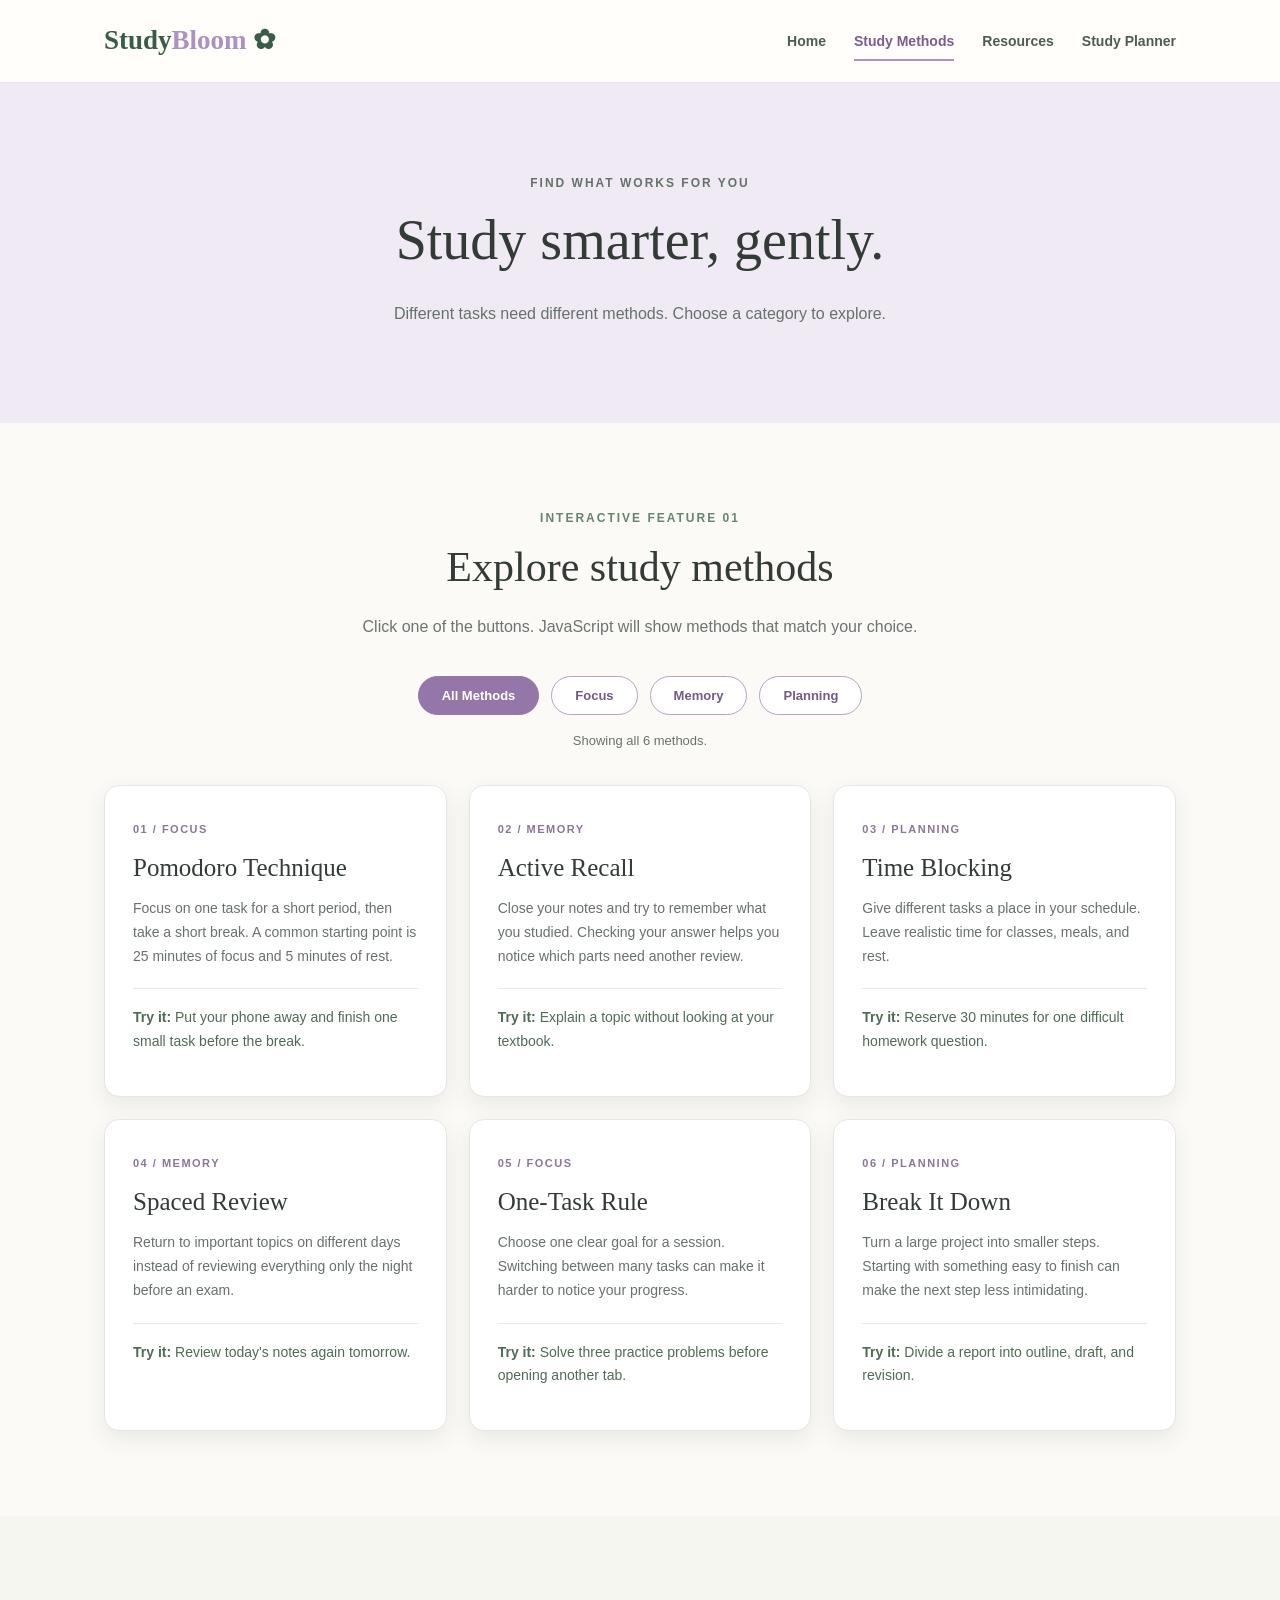
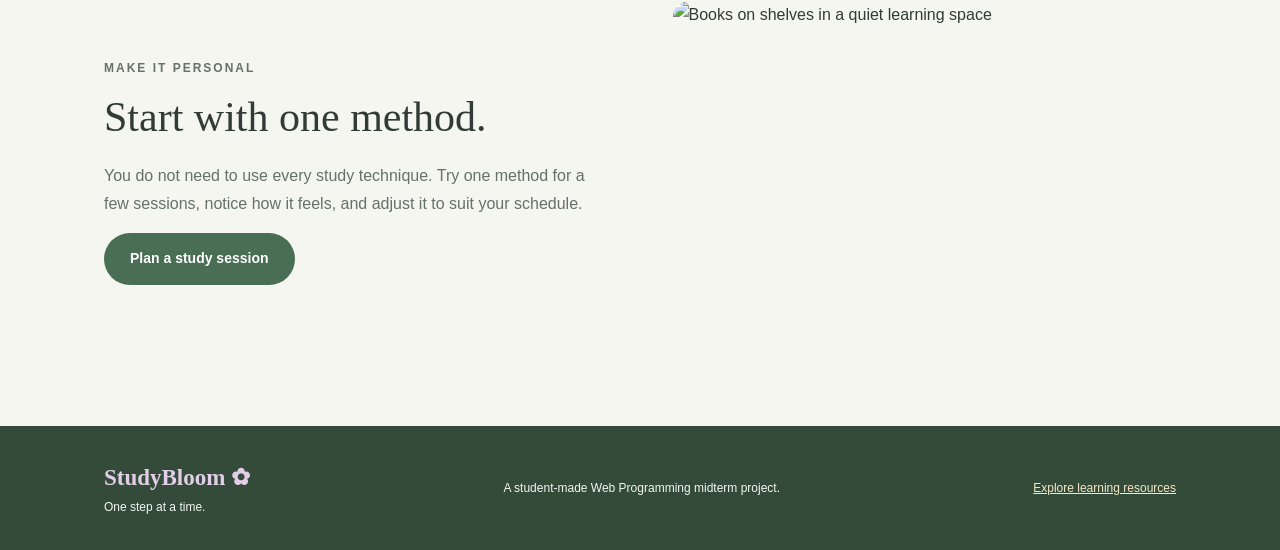
==== methods.html @ dbadfb62 "Add files via upload" ====
<!DOCTYPE html>
<head>
    <title>StudyBloom | Study Methods</title>
    <link rel="stylesheet" href="style.css">
</head>
<body>
    <header class="site-header">
        <div class="container header-content">
            <a class="logo" href="index.html">Study<span>Bloom</span> ✿</a>

            <nav>
                <ul class="nav-list">
                    <li><a href="index.html">Home</a></li>
                    <li><a class="current" href="methods.html">Study Methods</a></li>
                    <li><a href="resources.html">Resources</a></li>
                    <li><a href="planner.html">Study Planner</a></li>
                </ul>
            </nav>
        </div>
    </header>

    <main>
        <section class="page-banner lavender-banner">
            <div class="container center">
                <p class="small-label">FIND WHAT WORKS FOR YOU</p>
                <h1>Study smarter, gently.</h1>
                <p>Different tasks need different methods. Choose a category to explore.</p>
            </div>
        </section>

        <section class="section container">
            <p class="small-label center">INTERACTIVE FEATURE 01</p>
            <h2 class="center">Explore study methods</h2>
            <p class="center section-description">Click one of the buttons. JavaScript will show methods that match your choice.</p>

            <div class="filter-buttons">
                <button class="filter-button active" onclick="filterMethods('all', this)">All Methods</button>
                <button class="filter-button" onclick="filterMethods('focus', this)">Focus</button>
                <button class="filter-button" onclick="filterMethods('memory', this)">Memory</button>
                <button class="filter-button" onclick="filterMethods('planning', this)">Planning</button>
            </div>

            <p class="filter-result" id="filter-result">Showing all 6 methods.</p>

            <div class="method-grid">
                <div class="method-card focus">
                    <span class="method-number">01 / FOCUS</span>
                    <h3>Pomodoro Technique</h3>
                    <p>Focus on one task for a short period, then take a short break. A common starting point is 25 minutes of focus and 5 minutes of rest.</p>
                    <p class="method-example"><strong>Try it:</strong> Put your phone away and finish one small task before the break.</p>
                </div>

                <div class="method-card memory">
                    <span class="method-number">02 / MEMORY</span>
                    <h3>Active Recall</h3>
                    <p>Close your notes and try to remember what you studied. Checking your answer helps you notice which parts need another review.</p>
                    <p class="method-example"><strong>Try it:</strong> Explain a topic without looking at your textbook.</p>
                </div>

                <div class="method-card planning">
                    <span class="method-number">03 / PLANNING</span>
                    <h3>Time Blocking</h3>
                    <p>Give different tasks a place in your schedule. Leave realistic time for classes, meals, and rest.</p>
                    <p class="method-example"><strong>Try it:</strong> Reserve 30 minutes for one difficult homework question.</p>
                </div>

                <div class="method-card memory">
                    <span class="method-number">04 / MEMORY</span>
                    <h3>Spaced Review</h3>
                    <p>Return to important topics on different days instead of reviewing everything only the night before an exam.</p>
                    <p class="method-example"><strong>Try it:</strong> Review today's notes again tomorrow.</p>
                </div>

                <div class="method-card focus">
                    <span class="method-number">05 / FOCUS</span>
                    <h3>One-Task Rule</h3>
                    <p>Choose one clear goal for a session. Switching between many tasks can make it harder to notice your progress.</p>
                    <p class="method-example"><strong>Try it:</strong> Solve three practice problems before opening another tab.</p>
                </div>

                <div class="method-card planning">
                    <span class="method-number">06 / PLANNING</span>
                    <h3>Break It Down</h3>
                    <p>Turn a large project into smaller steps. Starting with something easy to finish can make the next step less intimidating.</p>
                    <p class="method-example"><strong>Try it:</strong> Divide a report into outline, draft, and revision.</p>
                </div>
            </div>
        </section>

        <section class="section light-section">
            <div class="container split-section">
                <div>
                    <p class="small-label">MAKE IT PERSONAL</p>
                    <h2>Start with one method.</h2>
                    <p>You do not need to use every study technique. Try one method for a few sessions, notice how it feels, and adjust it to suit your schedule.</p>
                    <a class="button button-green" href="planner.html">Plan a study session</a>
                </div>
                <img src="https://images.unsplash.com/photo-1497633762265-9d179a990aa6?auto=format&fit=crop&w=1000&q=85" alt="Books on shelves in a quiet learning space">
            </div>
        </section>
    </main>

    <footer class="site-footer">
        <div class="container footer-content">
            <p><strong>StudyBloom ✿</strong><br>One step at a time.</p>
            <p>A student-made Web Programming midterm project.</p>
            <p><a href="resources.html">Explore learning resources</a></p>
        </div>
    </footer>

    <script src="script.js"></script>
</body>
</html>
---- style.css ----
* {
    box-sizing: border-box;
}

body {
    margin: 0;
    padding: 0;
    font-family: Arial, Helvetica, sans-serif;
    color: #333b36;
    background-color: #fcfaf7;
    line-height: 1.7;
}

html {
    scroll-behavior: smooth;
}

img {
    max-width: 100%;
    display: block;
}

a {
    color: inherit;
}

button,
input {
    font-family: Arial, Helvetica, sans-serif;
}

h1,
h2,
h3 {
    font-family: Georgia, 'Times New Roman', serif;
    font-weight: normal;
    line-height: 1.2;
}

h1 {
    font-size: 64px;
    margin: 0 0 25px;
}

h2 {
    font-size: 42px;
    margin: 0 0 20px;
}

h3 {
    font-size: 27px;
    margin: 0 0 14px;
}

p {
    margin-top: 0;
}

.container {
    max-width: 1120px;
    margin: 0 auto;
    padding-left: 24px;
    padding-right: 24px;
}

.section {
    padding-top: 85px;
    padding-bottom: 85px;
}

.center {
    text-align: center;
}

.small-label {
    color: #65866c;
    font-size: 12px;
    font-weight: bold;
    letter-spacing: 2px;
    text-transform: uppercase;
    margin-bottom: 14px;
}

.section-description {
    max-width: 650px;
    margin: 0 auto 36px;
    color: #6b7470;
}

.light-section {
    background-color: #f4f6ef;
}

.site-header {
    background-color: #fffefa;
    border-bottom: 1px solid #e4e8df;
    position: sticky;
    top: 0;
    z-index: 10;
}

.header-content {
    min-height: 82px;
    display: flex;
    align-items: center;
    justify-content: space-between;
}

.logo {
    font-family: Georgia, 'Times New Roman', serif;
    font-size: 27px;
    font-weight: bold;
    color: #385d44;
    text-decoration: none;
}

.logo span {
    color: #ad91bf;
}

.nav-list {
    list-style-type: none;
    display: flex;
    gap: 28px;
    margin: 0;
    padding: 0;
}

.nav-list a {
    color: #4e5c52;
    font-size: 14px;
    font-weight: bold;
    padding: 10px 0;
    text-decoration: none;
    transition: color 0.2s;
}

.nav-list a:hover {
    color: #8c659f;
}

.nav-list .current {
    color: #7c5c91;
    border-bottom: 2px solid #ad91bf;
}

.button {
    display: inline-block;
    border: 1px solid transparent;
    border-radius: 28px;
    padding: 13px 25px;
    font-size: 14px;
    font-weight: bold;
    text-decoration: none;
    cursor: pointer;
    transition: background-color 0.2s;
}

.button-green {
    background-color: #496e54;
    color: white;
}

.button-green:hover {
    background-color: #31543b;
}

.button-outline {
    background-color: white;
    border-color: #9cb5a1;
    color: #496e54;
}

.button-outline:hover {
    background-color: #e9f0e9;
}

.text-link {
    color: #477754;
    font-weight: bold;
    text-decoration: none;
    border-bottom: 1px solid #88a995;
    padding-bottom: 4px;
}

.text-link:hover {
    color: #7c5c91;
}

.home-hero {
    background-color: #edf3e8;
    padding-top: 65px;
    padding-bottom: 65px;
}

.hero-grid {
    display: grid;
    grid-template-columns: 1.1fr 1fr;
    gap: 55px;
    align-items: center;
}

.hero-text {
    padding-top: 30px;
    padding-bottom: 30px;
}

.hero-text h1 {
    color: #2f4f39;
}

.hero-text h1 em {
    color: #9b7ab0;
}

.hero-text p {
    max-width: 490px;
    color: #5d6b60;
    margin-bottom: 28px;
}

.hero-text .small-label {
    color: #65866c;
    margin-bottom: 15px;
}

.hero-image {
    overflow: hidden;
    border-radius: 20px;
    box-shadow: 15px 15px 0 #d5dfd1;
}

.hero-image img {
    width: 100%;
    height: 420px;
    object-fit: cover;
}

.intro {
    padding-bottom: 70px;
}

.intro-description {
    max-width: 700px;
    margin: 0 auto;
    color: #6b7470;
}

.feature-grid {
    display: grid;
    grid-template-columns: repeat(2, 1fr);
    gap: 24px;
    margin-top: 42px;
}

.feature-card {
    min-height: 255px;
    padding: 35px;
    border-radius: 18px;
    transition: transform 0.2s;
}

.feature-card:hover {
    transform: translateY(-5px);
}

.feature-icon {
    display: inline-block;
    font-size: 13px;
    font-weight: bold;
    margin-bottom: 24px;
}

.feature-card p {
    max-width: 360px;
    color: #5b635f;
}

.feature-card a {
    color: #395f46;
    font-weight: bold;
    text-decoration: none;
}

.feature-card a:hover {
    text-decoration: underline;
}

.lavender-card {
    background-color: #ece5f4;
}

.peach-card {
    background-color: #fae9df;
}

.green-card {
    background-color: #e2eee4;
}

.yellow-card {
    background-color: #faf0cf;
}

.split-section {
    display: grid;
    grid-template-columns: 1fr 1fr;
    gap: 65px;
    align-items: center;
}

.split-section p {
    color: #66716a;
}

.split-section img {
    width: 100%;
    height: 340px;
    object-fit: cover;
    border-radius: 16px;
}

.page-banner {
    padding-top: 90px;
    padding-bottom: 80px;
}

.page-banner h1 {
    font-size: 56px;
}

.page-banner p {
    color: #66716a;
}

.lavender-banner {
    background-color: #f0eaf5;
}

.peach-banner {
    background-color: #f9ebe4;
}

.green-banner {
    background-color: #e7efe5;
}

.filter-buttons {
    display: flex;
    justify-content: center;
    gap: 12px;
    margin: 30px 0 15px;
}

.filter-button {
    border: 1px solid #b3a5be;
    background-color: white;
    color: #735c82;
    border-radius: 25px;
    padding: 11px 23px;
    font-size: 13px;
    font-weight: bold;
    cursor: pointer;
}

.filter-button:hover {
    background-color: #ece5f4;
}

.filter-button.active {
    background-color: #9476a8;
    color: white;
    border-color: #9476a8;
}

.filter-result {
    text-align: center;
    color: #69716a;
    font-size: 13px;
    margin-bottom: 33px;
}

.method-grid {
    display: grid;
    grid-template-columns: repeat(3, 1fr);
    gap: 22px;
}

.method-card {
    background-color: white;
    border: 1px solid #e3e8e0;
    border-radius: 15px;
    padding: 28px;
    box-shadow: 0 8px 22px #e9e8e3;
}

.method-number {
    color: #8d749b;
    font-size: 11px;
    font-weight: bold;
    letter-spacing: 1.5px;
}

.method-card h3 {
    font-size: 25px;
    margin-top: 12px;
}

.method-card p {
    color: #68716b;
    font-size: 14px;
}

.method-card .method-example {
    border-top: 1px solid #e9e8e4;
    padding-top: 17px;
    margin-top: 20px;
    color: #506a56;
}

.resource-grid {
    display: grid;
    grid-template-columns: repeat(2, 1fr);
    gap: 26px;
    margin-top: 38px;
}

.resource-card {
    border-radius: 16px;
    background-color: #fff;
    overflow: hidden;
    border: 1px solid #e8e8e1;
}

.resource-card img {
    width: 100%;
    height: 235px;
    object-fit: cover;
}

.resource-card h3 {
    padding: 27px 27px 0;
}

.resource-card p {
    padding: 0 27px 24px;
    color: #69736d;
}

.table-box {
    overflow-x: auto;
}

.study-table {
    width: 100%;
    border-collapse: collapse;
    background-color: white;
    font-size: 14px;
}

.study-table th,
.study-table td {
    border: 1px solid #dbe4da;
    padding: 17px 19px;
    text-align: left;
}

.study-table th {
    color: white;
    background-color: #6b9273;
}

.study-table tr:nth-child(even) {
    background-color: #f8faf5;
}

.study-table a {
    color: #52765c;
    font-weight: bold;
}

.study-table a:hover {
    color: #936eab;
}

.table-note {
    text-align: center;
    font-size: 12px;
    color: #7a817b;
    margin-top: 16px;
}

.numbered-list {
    padding-left: 23px;
    margin-bottom: 30px;
}

.numbered-list li {
    margin-bottom: 10px;
}

.quote-box {
    background-color: #e8e2f0;
    padding: 42px;
    border-radius: 18px;
    text-align: center;
}

.quote-symbol {
    font-size: 64px;
    color: #9076a3;
    line-height: 1;
}

.quote-box .quote-text {
    font-family: Georgia, 'Times New Roman', serif;
    font-size: 29px;
    color: #5a4d62;
}

.quote-credit {
    font-size: 13px;
}

.planner-grid {
    display: grid;
    grid-template-columns: 1fr 1fr;
    border-radius: 18px;
    overflow: hidden;
    border: 1px solid #dbe7dc;
    margin-top: 44px;
}

.calculator-form {
    background-color: white;
    padding: 38px;
}

.calculator-form p {
    color: #6a756c;
    margin-bottom: 24px;
}

.calculator-form label {
    display: block;
    font-size: 14px;
    font-weight: bold;
    margin-top: 18px;
    margin-bottom: 7px;
}

.calculator-form input {
    width: 100%;
    padding: 12px 14px;
    border: 1px solid #aebead;
    border-radius: 8px;
    font-size: 16px;
    background-color: #fcfdfa;
}

.calculator-form input:focus {
    border-color: #52765c;
}

.calculator-buttons {
    display: flex;
    gap: 13px;
    margin-top: 30px;
}

.calculator-result {
    padding: 50px 40px;
    background-color: #e4eee3;
}

.calculator-result .small-label {
    color: #547a5e;
}

.total-time {
    font-family: Georgia, 'Times New Roman', serif;
    font-size: 47px;
    color: #355b40;
    margin: 16px 0;
}

#time-breakdown {
    color: #536b59;
}

.timeline-title {
    font-size: 14px;
    font-weight: bold;
    color: #3f6149;
    margin-top: 27px;
    margin-bottom: 12px;
}

.study-timeline {
    display: flex;
    flex-wrap: wrap;
    align-items: center;
    gap: 9px;
}

.timeline-focus {
    background-color: #ffffff;
    border: 1px solid #bed0be;
    border-radius: 12px;
    padding: 11px 14px;
    min-width: 102px;
    text-align: center;
}

.timeline-focus span {
    display: block;
    color: #719379;
    font-size: 10px;
    font-weight: bold;
    letter-spacing: 1px;
}

.timeline-focus strong {
    color: #355b40;
    font-size: 16px;
}

.timeline-break {
    background-color: #e4dbed;
    border: 1px solid #d1c0df;
    border-radius: 20px;
    padding: 8px 12px;
    color: #765e86;
    font-size: 12px;
    font-weight: bold;
}

.timeline-empty {
    font-size: 13px;
    color: #77907a;
    margin: 0;
}

.result-note {
    border-top: 1px solid #c0d3bf;
    padding-top: 22px;
    margin-top: 30px;
    color: #617166;
    font-size: 13px;
}

.closing-message {
    max-width: 650px;
    margin: 0 auto;
    text-align: center;
}

.closing-message p {
    color: #6b746b;
}

.site-footer {
    background-color: #344b3a;
    color: #f3f7ef;
    padding-top: 32px;
    padding-bottom: 32px;
}

.footer-content {
    display: flex;
    justify-content: space-between;
    align-items: center;
    gap: 30px;
}

.footer-content p {
    font-size: 12px;
    margin: 0;
}

.footer-content strong {
    font-family: Georgia, 'Times New Roman', serif;
    font-size: 23px;
    color: #e2cee7;
}

.footer-content a {
    color: #f6e9c6;
}

@media (max-width: 950px) {
    .header-content {
        flex-direction: column;
        padding-top: 15px;
        padding-bottom: 15px;
    }

    .hero-grid {
        grid-template-columns: 1fr;
    }

    .method-grid {
        grid-template-columns: repeat(2, 1fr);
    }
}

@media (max-width: 650px) {
    h1 {
        font-size: 44px;
    }

    h2 {
        font-size: 32px;
    }

    .section {
        padding-top: 60px;
        padding-bottom: 60px;
    }

    .nav-list {
        flex-wrap: wrap;
        justify-content: center;
        gap: 12px;
    }

    .nav-list a {
        font-size: 12px;
    }

    .feature-grid,
    .method-grid,
    .resource-grid,
    .split-section,
    .planner-grid {
        grid-template-columns: 1fr;
    }

    .hero-image img {
        height: 280px;
    }

    .page-banner h1 {
        font-size: 40px;
    }

    .filter-buttons {
        flex-wrap: wrap;
    }

    .calculator-form,
    .calculator-result {
        padding: 28px;
    }

    .total-time {
        font-size: 39px;
    }

    .footer-content {
        flex-direction: column;
        align-items: flex-start;
    }
}
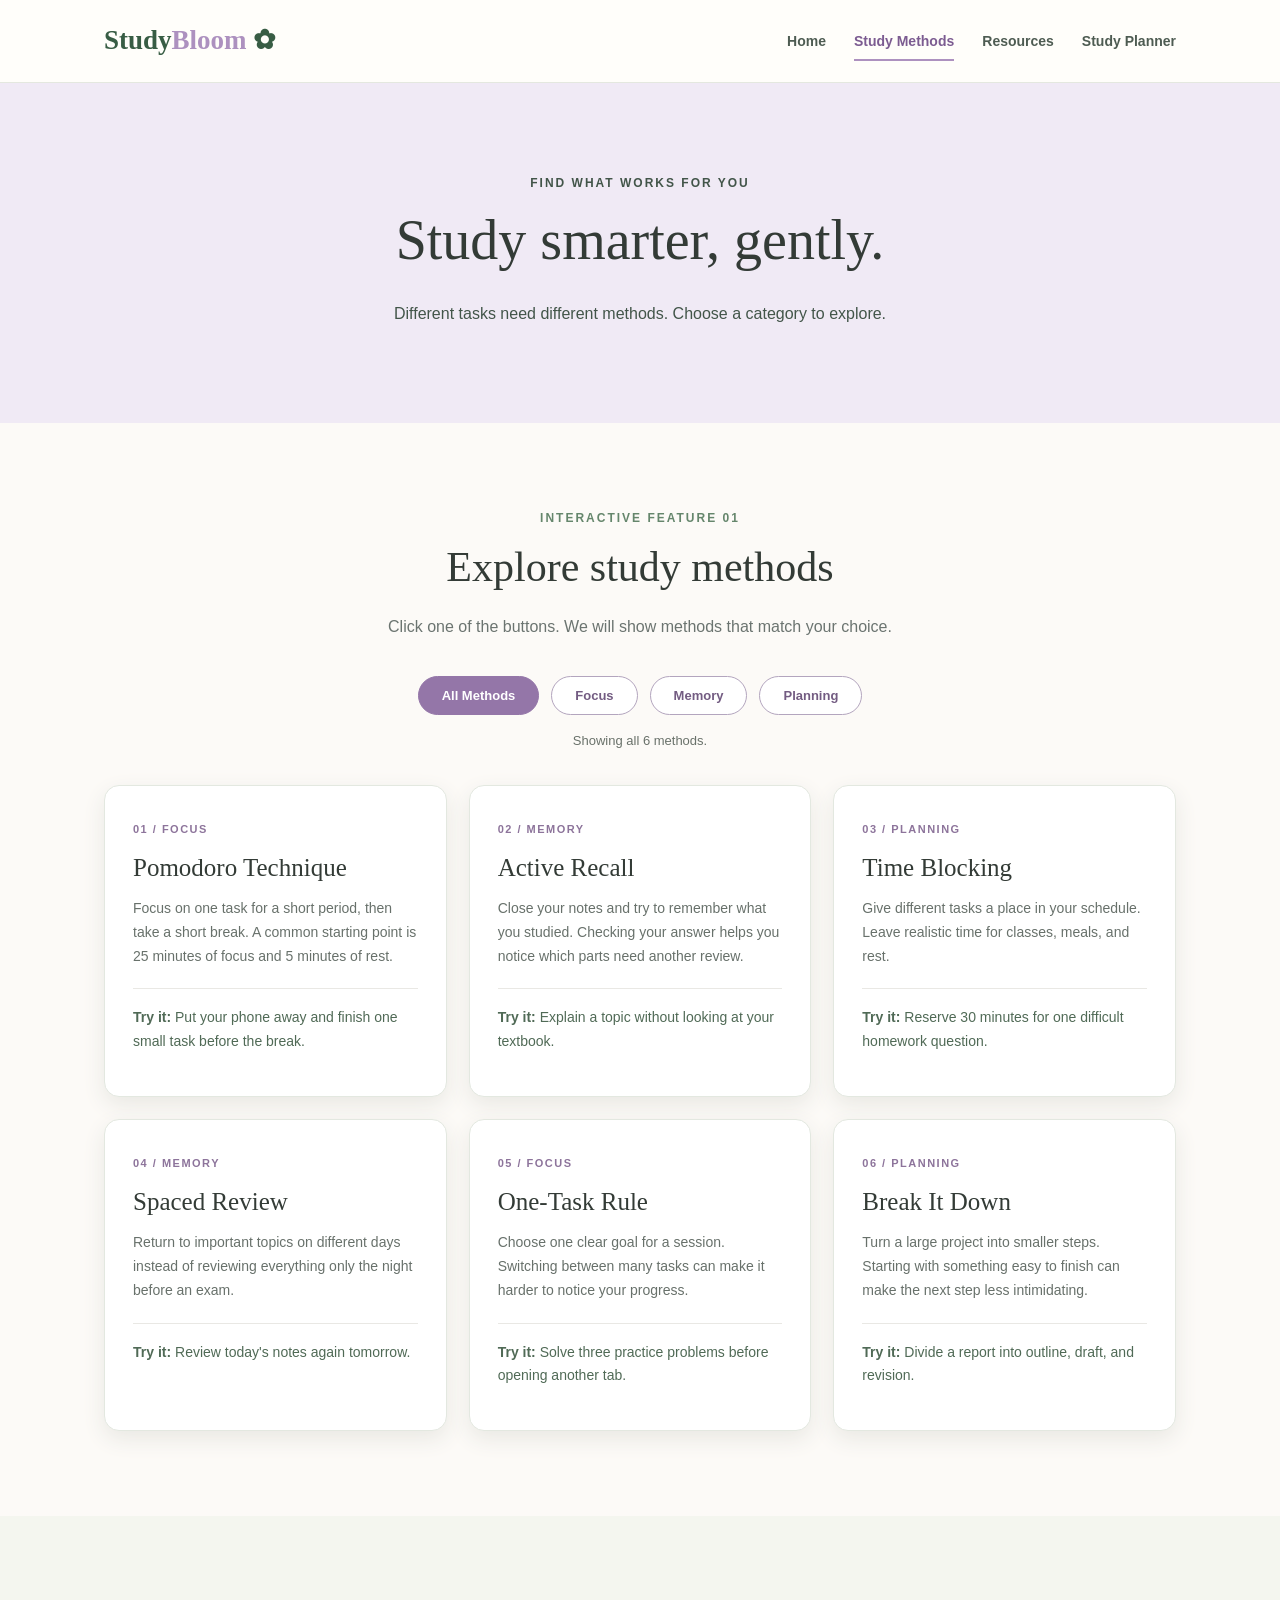
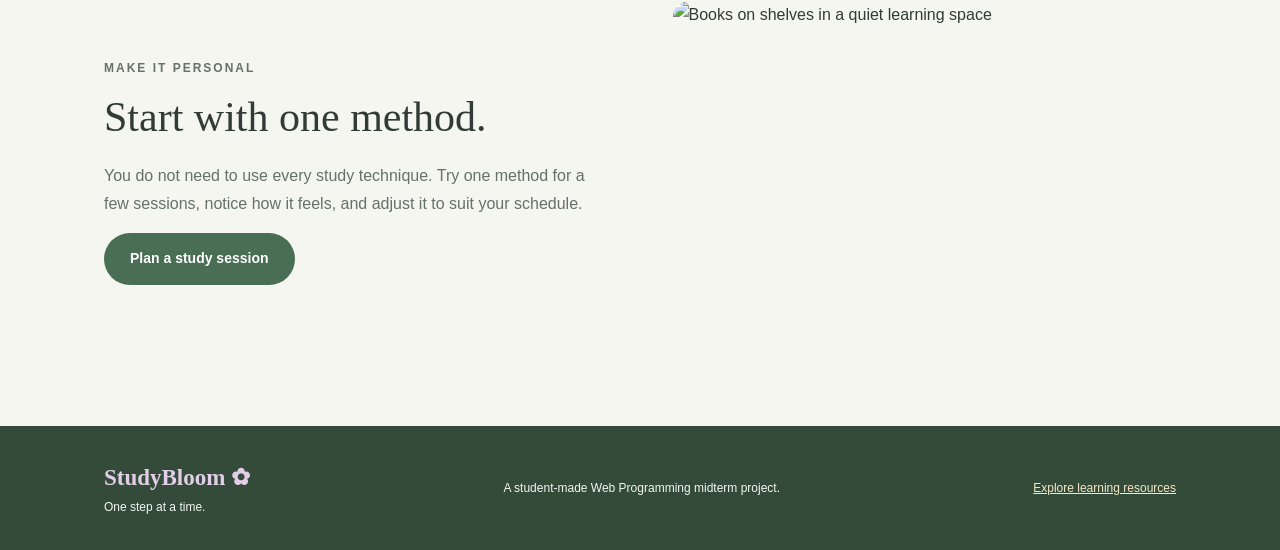
==== commit cb971a6f: "Add files via upload" ====
--- a/methods.html
+++ b/methods.html
@@ -31,7 +31,7 @@
         <section class="section container">
             <p class="small-label center">INTERACTIVE FEATURE 01</p>
             <h2 class="center">Explore study methods</h2>
-            <p class="center section-description">Click one of the buttons. JavaScript will show methods that match your choice.</p>
+            <p class="center section-description">Click one of the buttons. We will show methods that match your choice.</p>
 
             <div class="filter-buttons">
                 <button class="filter-button active" onclick="filterMethods('all', this)">All Methods</button>
--- a/style.css
+++ b/style.css
@@ -153,7 +153,11 @@
     font-weight: bold;
     text-decoration: none;
     cursor: pointer;
-    transition: background-color 0.2s;
+    transition: background-color 0.2s, transform 0.2s;
+}
+
+.button:hover {
+    transform: translateY(-2px);
 }
 
 .button-green {
@@ -188,19 +192,23 @@
 }
 
 .home-hero {
-    background-color: #edf3e8;
-    padding-top: 65px;
-    padding-bottom: 65px;
+    background-color: #f6eee5;
+    background-image: linear-gradient(to right, #fcfaf7 0%, #fcfaf7e8 29%, #fcfaf7a6 56%, #fcfaf71a 100%),
+                      url("images/hero-study-desk.png");
+    background-size: cover;
+    background-position: center;
+    padding-top: 115px;
+    padding-bottom: 115px;
 }
 
 .hero-grid {
-    display: grid;
-    grid-template-columns: 1.1fr 1fr;
-    gap: 55px;
+    min-height: 420px;
+    display: flex;
     align-items: center;
 }
 
 .hero-text {
+    max-width: 595px;
     padding-top: 30px;
     padding-bottom: 30px;
 }
@@ -222,18 +230,6 @@
 .hero-text .small-label {
     color: #65866c;
     margin-bottom: 15px;
-}
-
-.hero-image {
-    overflow: hidden;
-    border-radius: 20px;
-    box-shadow: 15px 15px 0 #d5dfd1;
-}
-
-.hero-image img {
-    width: 100%;
-    height: 420px;
-    object-fit: cover;
 }
 
 .intro {
@@ -264,6 +260,34 @@
     transform: translateY(-5px);
 }
 
+.tip-panel {
+    display: grid;
+    grid-template-columns: 1.2fr 1fr;
+    background-color: #f0eaf5;
+    border-radius: 18px;
+    overflow: hidden;
+}
+
+.tip-content {
+    padding: 50px;
+}
+
+.tip-content h2 {
+    font-size: 37px;
+}
+
+.tip-content #study-tip {
+    max-width: 470px;
+    min-height: 75px;
+    color: #5c6260;
+}
+
+.tip-picture img {
+    width: 100%;
+    height: 100%;
+    object-fit: cover;
+}
+
 .feature-icon {
     display: inline-block;
     font-size: 13px;
@@ -323,6 +347,8 @@
 .page-banner {
     padding-top: 90px;
     padding-bottom: 80px;
+    background-size: cover;
+    background-position: center;
 }
 
 .page-banner h1 {
@@ -330,19 +356,25 @@
 }
 
 .page-banner p {
-    color: #66716a;
+    color: #425549;
 }
 
 .lavender-banner {
     background-color: #f0eaf5;
+    background-image: linear-gradient(#f0eaf5db, #f0eaf5e6),
+                      url("images/banner-study-corner.png");
 }
 
 .peach-banner {
     background-color: #f9ebe4;
+    background-image: linear-gradient(#f9ebe4db, #f9ebe4e6),
+                      url("images/banner-study-corner.png");
 }
 
 .green-banner {
     background-color: #e7efe5;
+    background-image: linear-gradient(#e7efe5db, #e7efe5e6),
+                      url("images/banner-study-corner.png");
 }
 
 .filter-buttons {
@@ -392,6 +424,12 @@
     border-radius: 15px;
     padding: 28px;
     box-shadow: 0 8px 22px #e9e8e3;
+    transition: transform 0.2s, box-shadow 0.2s;
+}
+
+.method-card:hover {
+    transform: translateY(-5px);
+    box-shadow: 0 12px 27px #dbded7;
 }
 
 .method-number {
@@ -430,6 +468,11 @@
     background-color: #fff;
     overflow: hidden;
     border: 1px solid #e8e8e1;
+    transition: transform 0.2s;
+}
+
+.resource-card:hover {
+    transform: translateY(-5px);
 }
 
 .resource-card img {
@@ -695,10 +738,6 @@
         padding-bottom: 15px;
     }
 
-    .hero-grid {
-        grid-template-columns: 1fr;
-    }
-
     .method-grid {
         grid-template-columns: repeat(2, 1fr);
     }
@@ -729,6 +768,7 @@
     }
 
     .feature-grid,
+    .tip-panel,
     .method-grid,
     .resource-grid,
     .split-section,
@@ -736,8 +776,24 @@
         grid-template-columns: 1fr;
     }
 
-    .hero-image img {
-        height: 280px;
+    .home-hero {
+        padding-top: 70px;
+        padding-bottom: 70px;
+        background-position: 62% center;
+        background-image: linear-gradient(#fcfaf7da, #fcfaf7ed),
+                          url("images/hero-study-desk.png");
+    }
+
+    .hero-grid {
+        min-height: 300px;
+    }
+
+    .tip-content {
+        padding: 30px;
+    }
+
+    .tip-picture img {
+        height: 230px;
     }
 
     .page-banner h1 {
